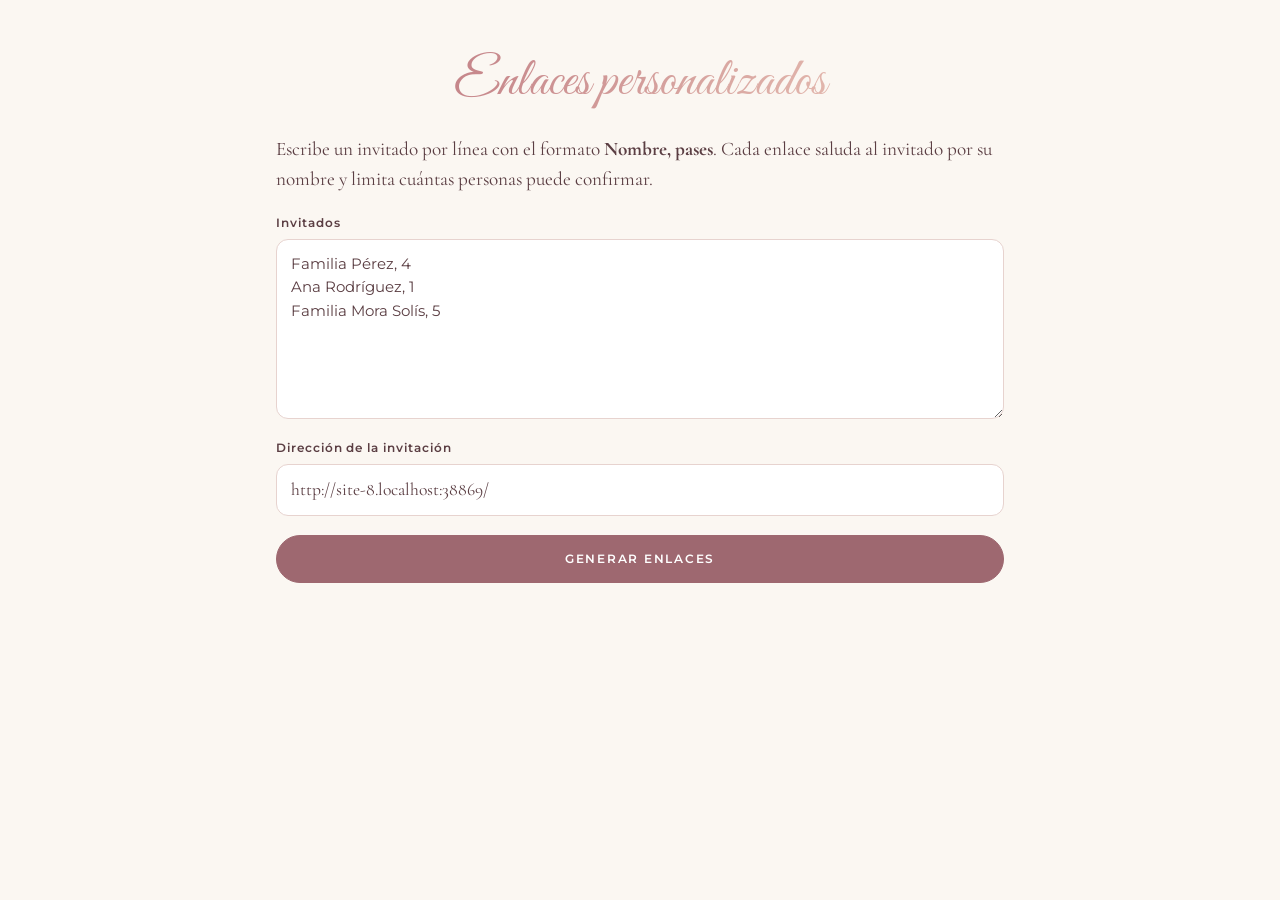
==== generador.html @ 4e1f8e79 "Invitación interactiva de XV años con confirmación de asistencia Co-Authored-By: Claude Opus 5.5 <no" ====
<!doctype html>
<html lang="es" data-theme="romantico">
<head>
  <meta charset="utf-8">
  <meta name="viewport" content="width=device-width, initial-scale=1">
  <meta name="robots" content="noindex">
  <title>Generador de enlaces</title>
  <link href="https://fonts.googleapis.com/css2?family=Cormorant+Garamond:wght@400;600&family=Great+Vibes&family=Montserrat:wght@400;500;600&display=swap" rel="stylesheet">
  <link rel="stylesheet" href="css/styles.css">
  <script src="js/config.js"></script>
  <style>
    body { text-align: left; }
    .gen { max-width: 760px; margin: 0 auto; padding: 3rem 16px; display: flex; flex-direction: column; gap: 1.2rem; }
    .gen h1 { text-align: center; }
    .gen textarea { min-height: 180px; font-family: "Montserrat", sans-serif; font-size: .95rem; }
    .gen .campo input, .gen .campo textarea { background: var(--surface); }
    .fila { background: var(--surface); border: 1px solid var(--linea); border-radius: 16px; padding: 1rem; display: flex; flex-direction: column; gap: .6rem; }
    .fila code { font-size: .8rem; word-break: break-all; color: var(--muted); }
    .acciones { display: flex; gap: .5rem; flex-wrap: wrap; }
    .acciones .boton { min-height: 40px; padding: .5rem 1rem; font-size: .7rem; }
  </style>
</head>
<body>
  <div class="gen">
    <h1 class="titulo-script metal">Enlaces personalizados</h1>
    <p>Escribe un invitado por línea con el formato <strong>Nombre, pases</strong>. Cada enlace saluda al invitado por su nombre y limita cuántas personas puede confirmar.</p>
    <div class="campo">
      <label for="lista">Invitados</label>
      <textarea id="lista">Familia Pérez, 4
Ana Rodríguez, 1
Familia Mora Solís, 5</textarea>
    </div>
    <div class="campo">
      <label for="base">Dirección de la invitación</label>
      <input id="base" type="url">
    </div>
    <button class="boton" id="generar" type="button">Generar enlaces</button>
    <div id="salida" style="display:flex;flex-direction:column;gap:.8rem"></div>
  </div>
  <script>
    (function () {
      var base = document.getElementById("base");
      base.value = location.href.replace(/generador\.html.*$/, "");
      document.getElementById("generar").addEventListener("click", function () {
        var salida = document.getElementById("salida");
        salida.innerHTML = "";
        document.getElementById("lista").value.split("\n").forEach(function (linea) {
          var partes = linea.split(",");
          var nombre = partes[0].trim();
          if (!nombre) return;
          var pases = parseInt(partes[1], 10) || 1;
          var url = base.value.trim() + "?invitado=" + encodeURIComponent(nombre) + "&pases=" + pases;
          var texto = "¡Hola " + nombre + "! Con mucho cariño te invito a celebrar mis XV años. Abre tu invitación aquí: " + url;
          var fila = document.createElement("div");
          fila.className = "fila";
          fila.innerHTML = "<strong></strong><code></code><div class='acciones'>" +
            "<button class='boton boton--borde' type='button'>Copiar enlace</button>" +
            "<a class='boton' target='_blank' rel='noopener'>Enviar por WhatsApp</a></div>";
          fila.querySelector("strong").textContent = nombre + " · " + pases + (pases === 1 ? " pase" : " pases");
          fila.querySelector("code").textContent = url;
          fila.querySelector("a").href = "https://wa.me/?text=" + encodeURIComponent(texto);
          var copiar = fila.querySelector("button");
          copiar.addEventListener("click", function () {
            navigator.clipboard.writeText(url).then(function () { copiar.textContent = "¡Copiado!"; });
          });
          salida.appendChild(fila);
        });
      });
    })();
  </script>
</body>
</html>
---- css/styles.css ----
/* ============================================================
   PALETAS (cambia en js/config.js -> tema)
   ============================================================ */
:root,
[data-theme="romantico"] {
  /* Rosa palo · Marfil · Oro rosa · Eucalipto */
  --bg: #FBF7F2;
  --surface: #FFFFFF;
  --suave: #F6EAE7;
  --text: #5B3E43;
  --muted: #8E7478;
  --primary: #C9979B;
  --accent: #7F9C8A;
  --btn: #9E6870;
  --on-btn: #FFFFFF;
  --metal-1: #B76E79;
  --metal-2: #E9C2B5;
  --metal-3: #C48A7E;
  --linea: #E7D3CF;
}
[data-theme="gala"] {
  /* Azul marino · Lavanda · Dorado · Blanco */
  --bg: #0E1730;
  --surface: #16224A;
  --suave: #131E40;
  --text: #F4F2FA;
  --muted: #B9B6D3;
  --primary: #B8A6E3;
  --accent: #CDB8F0;
  --btn: #D4AF37;
  --on-btn: #0E1730;
  --metal-1: #B8892F;
  --metal-2: #F3D98B;
  --metal-3: #D4AF37;
  --linea: #2C3A6B;
}
[data-theme="encantado"] {
  /* Salvia · Blush · Champán · Beige */
  --bg: #F4EEE6;
  --surface: #FFFDF9;
  --suave: #E9EDE3;
  --text: #46503F;
  --muted: #7D8578;
  --primary: #E8B7B5;
  --accent: #8FA587;
  --btn: #66805E;
  --on-btn: #FFFFFF;
  --metal-1: #A88B5A;
  --metal-2: #F1E2C3;
  --metal-3: #CDB485;
  --linea: #DDD5C6;
}
[data-theme="tropical"] {
  /* Coral · Durazno · Menta · Blanco cálido */
  --bg: #FFF8F1;
  --surface: #FFFFFF;
  --suave: #FFE9DC;
  --text: #5A3A33;
  --muted: #8C6C64;
  --primary: #FFB79A;
  --accent: #5DBB9F;
  --btn: #D24E3D;
  --on-btn: #FFFFFF;
  --metal-1: #E2563F;
  --metal-2: #FFB79A;
  --metal-3: #F17A62;
  --linea: #F6D6C5;
}
[data-theme="minimal"] {
  /* Malva · Ciruela · Plata · Blanco nieve */
  --bg: #FBFAFC;
  --surface: #FFFFFF;
  --suave: #F1EAF0;
  --text: #4B2A45;
  --muted: #85707F;
  --primary: #C3A6C1;
  --accent: #A887A6;
  --btn: #6E3E68;
  --on-btn: #FFFFFF;
  --metal-1: #6E3E68;
  --metal-2: #C9B6C7;
  --metal-3: #9D8FA0;
  --linea: #E5DAE3;
}
[data-theme="verano"] {
  /* Azul cielo · Rosa bebé · Amarillo manteca · Plata mate */
  --bg: #FAFCFF;
  --surface: #FFFFFF;
  --suave: #EEF5FC;
  --text: #4E5873;
  --muted: #7F88A0;
  --primary: #F6C9D6;
  --accent: #9CC9EC;
  --btn: #4F86B8;
  --on-btn: #FFFFFF;
  --metal-1: #8E959E;
  --metal-2: #E6E8EB;
  --metal-3: #B4BAC2;
  --linea: #DCE6F2;
}

/* ============================================================
   BASE
   ============================================================ */
*, *::before, *::after { box-sizing: border-box; }
html { scroll-behavior: smooth; }
body {
  margin: 0;
  background: var(--bg);
  color: var(--text);
  font-family: "Cormorant Garamond", Georgia, serif;
  font-size: 1.2rem;
  line-height: 1.55;
  text-align: center;
  -webkit-font-smoothing: antialiased;
  overflow-x: hidden;
}
body.bloqueado { overflow: hidden; height: 100vh; }
img, svg { display: block; }
h1, h2, h3, p { margin: 0; }
[hidden] { display: none !important; }

.metal {
  background: linear-gradient(110deg, var(--metal-1) 0%, var(--metal-2) 45%, var(--metal-3) 70%, var(--metal-1) 100%);
  background-size: 200% auto;
  -webkit-background-clip: text;
  background-clip: text;
  color: transparent;
  animation: brillo 6s linear infinite;
}
@keyframes brillo { to { background-position: 200% center; } }

.etiqueta {
  font-family: "Montserrat", sans-serif;
  font-size: .72rem;
  font-weight: 500;
  letter-spacing: .32em;
  text-transform: uppercase;
  color: var(--muted);
}
.titulo-script {
  font-family: "Great Vibes", cursive;
  font-weight: 400;
  font-size: clamp(2.4rem, 8vw, 3.4rem);
  line-height: 1.25;
  padding: 0 .1em;
}

.rama { color: var(--accent); width: 220px; height: 70px; margin: 0 auto; }
.rama--peq { width: 150px; height: 48px; margin-bottom: 1.5rem; }

/* ============================================================
   SOBRE DE APERTURA
   ============================================================ */
.intro {
  position: fixed; inset: 0; z-index: 50;
  display: flex; flex-direction: column; align-items: center; justify-content: center;
  gap: 1.6rem; padding: 16px;
  background: radial-gradient(circle at 50% 40%, var(--surface), var(--suave));
  transition: opacity .8s ease, visibility .8s;
}
.intro.oculto { opacity: 0; visibility: hidden; }
.intro__para { font-style: italic; font-size: 1.3rem; }
.intro__ayuda {
  font-family: "Montserrat", sans-serif; font-size: .8rem; letter-spacing: .12em;
  color: var(--muted); animation: latido 2s ease-in-out infinite;
}
@keyframes latido { 50% { opacity: .45; } }

.sobre {
  --w: min(330px, 86vw);
  position: relative; width: var(--w); height: calc(var(--w) * .66);
  border: 0; padding: 0; background: none; cursor: pointer;
  perspective: 900px;
  filter: drop-shadow(0 18px 30px rgba(0,0,0,.12));
  transition: transform .3s ease;
}
.sobre:hover { transform: translateY(-4px); }
.sobre:focus-visible { outline: 2px solid var(--btn); outline-offset: 8px; }
.sobre > span { position: absolute; inset: 0; display: block; }
.sobre__fondo { background: var(--primary); border-radius: 6px; filter: brightness(.88); }
.sobre__carta {
  inset: 6% 5% 4% !important;
  background: var(--surface); border-radius: 4px;
  display: flex !important; flex-direction: column; align-items: center; justify-content: center;
  box-shadow: 0 0 0 1px var(--linea) inset;
  transition: transform .9s cubic-bezier(.3,.7,.3,1) .45s;
  z-index: 1;
}
.carta__xv { font-family: "Montserrat", sans-serif; letter-spacing: .4em; font-size: .7rem; color: var(--muted); }
.carta__nombre { font-family: "Great Vibes", cursive; font-size: 2.2rem; color: var(--btn); }
.sobre__frente {
  background: var(--primary); border-radius: 0 0 6px 6px; z-index: 2;
  clip-path: polygon(0 0, 50% 52%, 100% 0, 100% 100%, 0 100%);
}
.sobre__solapa {
  background: var(--primary); filter: brightness(1.06); z-index: 3;
  clip-path: polygon(0 0, 100% 0, 50% 58%);
  transform-origin: top center;
  transition: transform .6s ease, z-index 0s .3s;
}
.sobre__sello {
  inset: auto !important; left: 50% !important; top: 58% !important;
  width: 62px; height: 62px; margin: -31px 0 0 -31px; border-radius: 50%; z-index: 4;
  display: grid !important; place-items: center;
  font-family: "Great Vibes", cursive; font-size: 1.7rem; color: #fff;
  background: radial-gradient(circle at 35% 30%, var(--metal-2), var(--metal-1) 70%);
  box-shadow: 0 3px 8px rgba(0,0,0,.25), inset 0 0 0 3px rgba(255,255,255,.25);
  transition: opacity .3s ease, transform .3s ease;
}
.sobre.abierto .sobre__sello { opacity: 0; transform: scale(.6); }
.sobre.abierto .sobre__solapa { transform: rotateX(180deg); z-index: 0; }
.sobre.abierto .sobre__carta { transform: translateY(-55%); }

/* ============================================================
   PÉTALOS
   ============================================================ */
.petalos { position: fixed; inset: 0; pointer-events: none; z-index: 40; overflow: hidden; }
.petalo {
  position: absolute; top: -20px; width: 12px; height: 12px;
  background: var(--primary); opacity: .55;
  border-radius: 150% 0 150% 0;
  animation: caer linear infinite;
}
@keyframes caer {
  0%   { transform: translate(0, -20px) rotate(0deg); }
  50%  { transform: translate(40px, 50vh) rotate(180deg); }
  100% { transform: translate(-20px, 105vh) rotate(360deg); }
}

/* ============================================================
   SECCIONES
   ============================================================ */
main { max-width: 760px; margin: 0 auto; }
.seccion { padding: 4.5rem 16px; display: flex; flex-direction: column; align-items: center; gap: 1rem; }
.seccion--suave { background: var(--suave); border-radius: 28px; margin: 0 12px; }

.portada {
  min-height: 100vh; min-height: 100svh; padding: 3rem 16px 5rem;
  display: flex; flex-direction: column; align-items: center; justify-content: center; gap: .8rem;
  position: relative;
}
.rama--sup { transform: rotate(180deg); margin-bottom: 1rem; }
.rama--inf { margin-top: 1.2rem; }
.nombre {
  font-family: "Great Vibes", cursive; font-weight: 400;
  font-size: clamp(4rem, 19vw, 7.5rem); line-height: 1.15; padding: 0 .15em;
}
.portada__fecha { font-size: 1.35rem; font-style: italic; }
.portada__saludo { max-width: 30ch; color: var(--muted); }
.bajar {
  position: absolute; bottom: 1.8rem; left: 50%; width: 26px; height: 42px; margin-left: -13px;
  border: 1.5px solid var(--muted); border-radius: 14px;
}
.bajar span {
  position: absolute; left: 50%; top: 8px; width: 4px; height: 8px; margin-left: -2px;
  border-radius: 2px; background: var(--muted); animation: rueda 1.8s ease-in-out infinite;
}
@keyframes rueda { 60% { transform: translateY(12px); opacity: 0; } 100% { opacity: 0; } }

/* Cuenta regresiva */
.cuenta { display: grid; grid-template-columns: repeat(4, 1fr); gap: .6rem; width: 100%; max-width: 440px; margin-bottom: 1rem; }
.cuenta div {
  background: var(--surface); border: 1px solid var(--linea); border-radius: 16px;
  padding: .9rem 0 .7rem; display: flex; flex-direction: column;
}
.cuenta strong { font-size: clamp(1.8rem, 7vw, 2.4rem); font-weight: 500; line-height: 1; font-variant-numeric: tabular-nums lining-nums; }
.cuenta span { font-family: "Montserrat", sans-serif; font-size: .62rem; letter-spacing: .2em; text-transform: uppercase; color: var(--muted); margin-top: .35rem; }
.cuenta__fin { font-style: italic; font-size: 1.4rem; }

/* Frase y familia */
.frase { margin: 0; max-width: 34ch; font-size: 1.45rem; font-style: italic; line-height: 1.5; }
.familia { display: grid; grid-template-columns: 1fr 1fr; gap: 1.5rem; margin-top: 2rem; width: 100%; }
.lista-nombres { list-style: none; padding: 0; margin: .3rem 0 0; }

/* Tarjetas de evento */
.tarjetas { display: grid; gap: 1.2rem; width: 100%; margin-top: 1rem; }
.tarjeta {
  background: var(--surface); border: 1px solid var(--linea); border-radius: 22px;
  padding: 2rem 1.2rem; display: flex; flex-direction: column; align-items: center; gap: .4rem;
}
.tarjeta svg { width: 38px; height: 38px; color: var(--accent); margin-bottom: .4rem; }
.tarjeta h3 { font-family: "Montserrat", sans-serif; font-size: .8rem; font-weight: 600; letter-spacing: .25em; text-transform: uppercase; }
.tarjeta__hora { font-size: 1.9rem; font-weight: 500; }
.tarjeta__lugar { font-weight: 600; }
.tarjeta__dir { color: var(--muted); font-size: 1.05rem; margin-bottom: .8rem; }

/* Vestimenta y regalos */
.dos-col { display: grid; gap: 3rem; width: 100%; }
.dos-col p:not(.etiqueta) { max-width: 32ch; margin: 0 auto; }
.muestras { display: flex; justify-content: center; gap: .5rem; margin-top: 1rem; }
.muestras span { width: 26px; height: 26px; border-radius: 50%; border: 2px solid var(--surface); box-shadow: 0 0 0 1px var(--linea); }
.muestras span:nth-child(1) { background: var(--primary); }
.muestras span:nth-child(2) { background: var(--accent); }
.muestras span:nth-child(3) { background: linear-gradient(135deg, var(--metal-1), var(--metal-2)); }

/* Botones */
.boton {
  display: inline-flex; align-items: center; justify-content: center; gap: .5rem;
  min-height: 48px; padding: .8rem 1.8rem; border-radius: 999px;
  border: 1.5px solid var(--btn); background: var(--btn); color: var(--on-btn);
  font-family: "Montserrat", sans-serif; font-size: .78rem; font-weight: 600; letter-spacing: .14em; text-transform: uppercase;
  text-decoration: none; cursor: pointer; transition: transform .2s ease, opacity .2s ease;
}
.boton:hover { transform: translateY(-2px); }
.boton:disabled { opacity: .6; cursor: wait; transform: none; }
.boton--borde { background: transparent; color: var(--btn); }
[data-theme="gala"] .boton--borde { color: var(--metal-2); border-color: var(--metal-2); }
.enlace { background: none; border: 0; padding: 0; color: var(--btn); text-decoration: underline; font: inherit; cursor: pointer; }

/* ============================================================
   FORMULARIO
   ============================================================ */
.pases { color: var(--muted); }
.aviso {
  background: var(--suave); border-radius: 14px; padding: .9rem 1.2rem; font-size: 1.05rem; max-width: 460px;
}
.formulario, .exito {
  width: 100%; max-width: 480px; margin-top: 1rem; text-align: left;
  background: var(--surface); border: 1px solid var(--linea); border-radius: 24px; padding: 1.6rem 1.2rem;
  display: flex; flex-direction: column; gap: 1.1rem;
}
.exito { text-align: center; align-items: center; }
.opciones { border: 0; padding: 0; margin: 0; display: grid; grid-template-columns: 1fr 1fr; gap: .6rem; }
.opciones legend, .campo label {
  font-family: "Montserrat", sans-serif; font-size: .74rem; font-weight: 600; letter-spacing: .08em;
  margin-bottom: .45rem; padding: 0; color: var(--text);
}
.campo label small { font-weight: 400; color: var(--muted); letter-spacing: 0; }
.opcion { position: relative; }
.opcion input { position: absolute; opacity: 0; }
.opcion span {
  display: flex; align-items: center; justify-content: center; text-align: center; min-height: 52px; padding: .5rem;
  border: 1.5px solid var(--linea); border-radius: 14px; cursor: pointer; font-size: 1.1rem; line-height: 1.2;
  transition: border-color .2s, background .2s;
}
.opcion input:checked + span { border-color: var(--btn); background: var(--suave); font-weight: 600; }
.opcion input:focus-visible + span { outline: 2px solid var(--btn); outline-offset: 2px; }
.campo { display: flex; flex-direction: column; }
.campo input, .campo select, .campo textarea {
  width: 100%; min-height: 48px; padding: .7rem .9rem;
  border: 1.5px solid var(--linea); border-radius: 12px;
  background: var(--bg); color: var(--text);
  font: inherit; font-size: 1.1rem;
}
.campo textarea { resize: vertical; }
.campo input:focus, .campo select:focus, .campo textarea:focus { outline: none; border-color: var(--btn); }
.campo input[aria-invalid="true"] { border-color: #C0392B; }
#nombres { display: flex; flex-direction: column; gap: .8rem; }
.nombre-item { animation: entrar .35s ease both; }
@keyframes entrar { from { opacity: 0; transform: translateY(-6px); } }
.error { color: #B03A2E; font-size: 1rem; }
[data-theme="gala"] .error { color: #FFB4A8; }
.formulario .boton { align-self: stretch; }
.trampa { position: absolute; left: -9999px; width: 1px; height: 1px; overflow: hidden; }
.nota { font-size: .95rem; color: var(--muted); }
.nota code { font-size: .85em; }

/* ============================================================
   PIE, MÚSICA, ANIMACIONES
   ============================================================ */
.pie { padding: 4rem 16px 5rem; display: flex; flex-direction: column; align-items: center; gap: .3rem; }

.musica {
  position: fixed; right: 16px; bottom: 16px; z-index: 30;
  width: 48px; height: 48px; border-radius: 50%; border: 0; cursor: pointer;
  background: var(--btn); display: flex; align-items: center; justify-content: center; gap: 3px;
  box-shadow: 0 6px 16px rgba(0,0,0,.18);
}
.musica span { width: 3px; height: 16px; background: var(--on-btn); border-radius: 2px; animation: barra .9s ease-in-out infinite; }
.musica span:nth-child(2) { animation-delay: .2s; }
.musica span:nth-child(3) { animation-delay: .4s; }
.musica.pausada span { animation: none; height: 6px; }
@keyframes barra { 50% { transform: scaleY(.35); } }

.revelar { opacity: 0; transform: translateY(18px); transition: opacity .9s ease, transform .9s ease; }
.revelar.visible { opacity: 1; transform: none; }

@media (min-width: 640px) {
  .tarjetas, .dos-col { grid-template-columns: 1fr 1fr; }
  .formulario, .exito { padding: 2.2rem 2rem; }
}
@media (max-width: 380px) {
  .familia { grid-template-columns: 1fr; }
}
@media (prefers-reduced-motion: reduce) {
  *, *::before, *::after { animation: none !important; transition: none !important; }
  .revelar { opacity: 1; transform: none; }
  html { scroll-behavior: auto; }
}
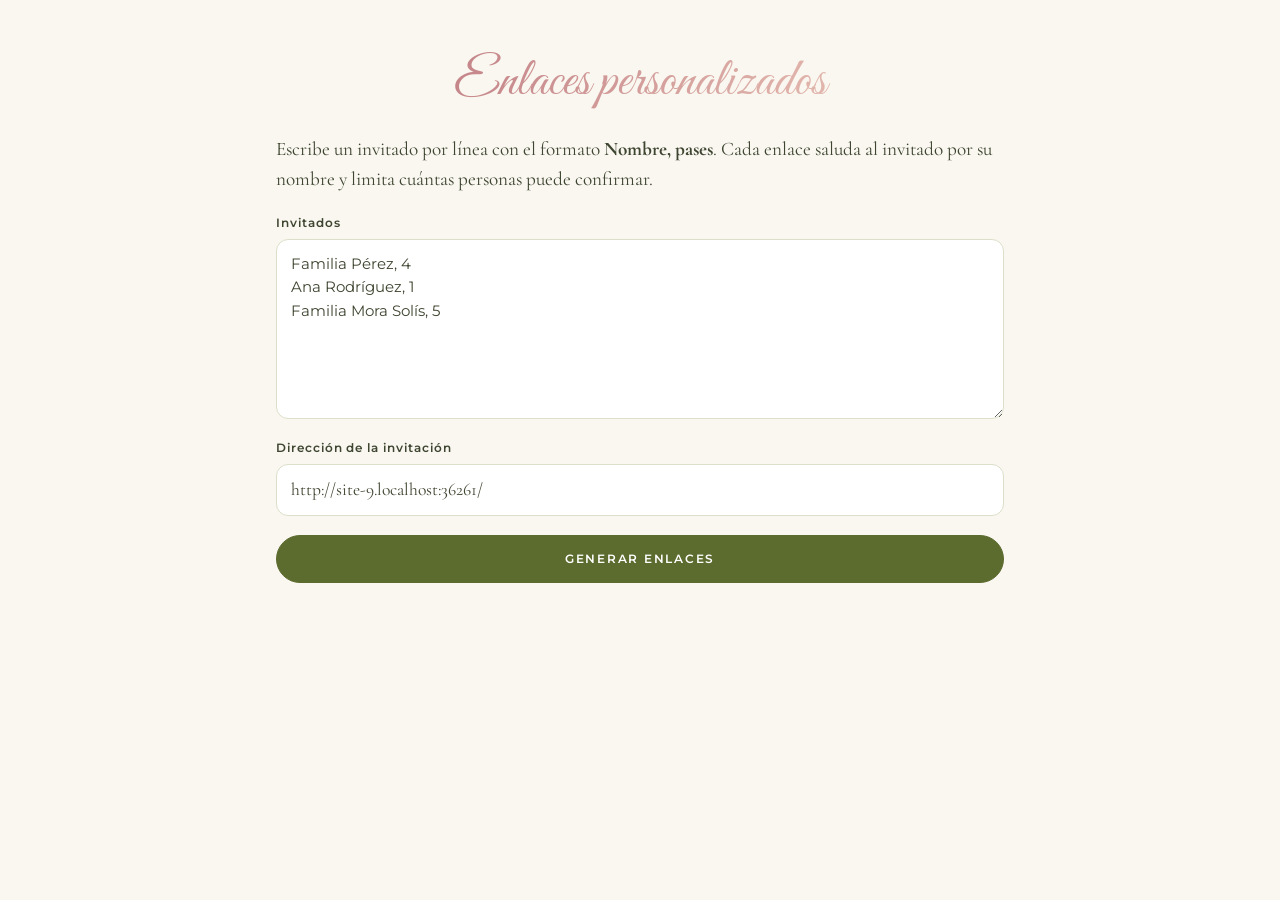
==== commit d803c717: "Paleta verde olivo predeterminada y variante rural Co-Authored-By: Claude Opus 5.5 <noreply@anthropi" ====
--- a/generador.html
+++ b/generador.html
@@ -1,5 +1,5 @@
 <!doctype html>
-<html lang="es" data-theme="romantico">
+<html lang="es" data-theme="olivo">
 <head>
   <meta charset="utf-8">
   <meta name="viewport" content="width=device-width, initial-scale=1">
--- a/css/styles.css
+++ b/css/styles.css
@@ -1,7 +1,53 @@
 /* ============================================================
    PALETAS (cambia en js/config.js -> tema)
    ============================================================ */
-:root,
+:root {
+  --sobre: var(--primary);
+  --petalo: var(--primary);
+  --f-label: "Montserrat", sans-serif;
+}
+[data-theme="olivo"] {
+  /* Verde olivo predominante · detalles rosados en oro rosa */
+  --bg: #F9F7F0;
+  --surface: #FFFFFF;
+  --suave: #EDEFE1;
+  --text: #3E4530;
+  --muted: #747C5C;
+  --primary: #E3B5B3;
+  --accent: #6B7A3A;
+  --aceituna: #4A5427;
+  --btn: #5C6B2E;
+  --on-btn: #FFFFFF;
+  --metal-1: #B76E79;
+  --metal-2: #E9C2B5;
+  --metal-3: #C48A7E;
+  --linea: #DCDFC9;
+  --sobre: #7D8B4A;
+  --petalo: #E3B5B3;
+}
+[data-theme="rural"] {
+  /* Campestre: verde olivo, lino, kraft y flores silvestres rosadas */
+  --bg: #F1EADB;
+  --surface: #FBF7EE;
+  --suave: #E7DEC9;
+  --text: #3A3C27;
+  --muted: #6D6A4E;
+  --primary: #D9A3A0;
+  --accent: #5E6B34;
+  --aceituna: #3F4720;
+  --flor: #E2A9A8;
+  --flor-centro: #E9C46A;
+  --btn: #5E6B34;
+  --on-btn: #FFFFFF;
+  --metal-1: #4F5A2A;
+  --metal-2: #9AA35A;
+  --metal-3: #6E7A3A;
+  --linea: #CFC3A6;
+  --sobre: #C4A57C;
+  --petalo: #D9A3A0;
+  --f-label: "Amatic SC", "Montserrat", sans-serif;
+}
+
 [data-theme="romantico"] {
   /* Rosa palo · Marfil · Oro rosa · Eucalipto */
   --bg: #FBF7F2;
@@ -131,7 +177,7 @@
 @keyframes brillo { to { background-position: 200% center; } }
 
 .etiqueta {
-  font-family: "Montserrat", sans-serif;
+  font-family: var(--f-label);
   font-size: .72rem;
   font-weight: 500;
   letter-spacing: .32em;
@@ -178,7 +224,7 @@
 .sobre:hover { transform: translateY(-4px); }
 .sobre:focus-visible { outline: 2px solid var(--btn); outline-offset: 8px; }
 .sobre > span { position: absolute; inset: 0; display: block; }
-.sobre__fondo { background: var(--primary); border-radius: 6px; filter: brightness(.88); }
+.sobre__fondo { background: var(--sobre); border-radius: 6px; filter: brightness(.88); }
 .sobre__carta {
   inset: 6% 5% 4% !important;
   background: var(--surface); border-radius: 4px;
@@ -187,14 +233,14 @@
   transition: transform .9s cubic-bezier(.3,.7,.3,1) .45s;
   z-index: 1;
 }
-.carta__xv { font-family: "Montserrat", sans-serif; letter-spacing: .4em; font-size: .7rem; color: var(--muted); }
+.carta__xv { font-family: var(--f-label); letter-spacing: .4em; font-size: .7rem; color: var(--muted); }
 .carta__nombre { font-family: "Great Vibes", cursive; font-size: 2.2rem; color: var(--btn); }
 .sobre__frente {
-  background: var(--primary); border-radius: 0 0 6px 6px; z-index: 2;
+  background: var(--sobre); border-radius: 0 0 6px 6px; z-index: 2;
   clip-path: polygon(0 0, 50% 52%, 100% 0, 100% 100%, 0 100%);
 }
 .sobre__solapa {
-  background: var(--primary); filter: brightness(1.06); z-index: 3;
+  background: var(--sobre); filter: brightness(1.06); z-index: 3;
   clip-path: polygon(0 0, 100% 0, 50% 58%);
   transform-origin: top center;
   transition: transform .6s ease, z-index 0s .3s;
@@ -218,7 +264,7 @@
 .petalos { position: fixed; inset: 0; pointer-events: none; z-index: 40; overflow: hidden; }
 .petalo {
   position: absolute; top: -20px; width: 12px; height: 12px;
-  background: var(--primary); opacity: .55;
+  background: var(--petalo); opacity: .55;
   border-radius: 150% 0 150% 0;
   animation: caer linear infinite;
 }
@@ -265,7 +311,7 @@
   padding: .9rem 0 .7rem; display: flex; flex-direction: column;
 }
 .cuenta strong { font-size: clamp(1.8rem, 7vw, 2.4rem); font-weight: 500; line-height: 1; font-variant-numeric: tabular-nums lining-nums; }
-.cuenta span { font-family: "Montserrat", sans-serif; font-size: .62rem; letter-spacing: .2em; text-transform: uppercase; color: var(--muted); margin-top: .35rem; }
+.cuenta span { font-family: var(--f-label); font-size: .62rem; letter-spacing: .2em; text-transform: uppercase; color: var(--muted); margin-top: .35rem; }
 .cuenta__fin { font-style: italic; font-size: 1.4rem; }
 
 /* Frase y familia */
@@ -280,7 +326,7 @@
   padding: 2rem 1.2rem; display: flex; flex-direction: column; align-items: center; gap: .4rem;
 }
 .tarjeta svg { width: 38px; height: 38px; color: var(--accent); margin-bottom: .4rem; }
-.tarjeta h3 { font-family: "Montserrat", sans-serif; font-size: .8rem; font-weight: 600; letter-spacing: .25em; text-transform: uppercase; }
+.tarjeta h3 { font-family: var(--f-label); font-size: .8rem; font-weight: 600; letter-spacing: .25em; text-transform: uppercase; }
 .tarjeta__hora { font-size: 1.9rem; font-weight: 500; }
 .tarjeta__lugar { font-weight: 600; }
 .tarjeta__dir { color: var(--muted); font-size: 1.05rem; margin-bottom: .8rem; }
@@ -299,7 +345,7 @@
   display: inline-flex; align-items: center; justify-content: center; gap: .5rem;
   min-height: 48px; padding: .8rem 1.8rem; border-radius: 999px;
   border: 1.5px solid var(--btn); background: var(--btn); color: var(--on-btn);
-  font-family: "Montserrat", sans-serif; font-size: .78rem; font-weight: 600; letter-spacing: .14em; text-transform: uppercase;
+  font-family: var(--f-label); font-size: .78rem; font-weight: 600; letter-spacing: .14em; text-transform: uppercase;
   text-decoration: none; cursor: pointer; transition: transform .2s ease, opacity .2s ease;
 }
 .boton:hover { transform: translateY(-2px); }
@@ -388,3 +434,45 @@
   .revelar { opacity: 1; transform: none; }
   html { scroll-behavior: auto; }
 }
+
+/* ============================================================
+   DETALLES DEL TEMA RURAL (campestre)
+   ============================================================ */
+[data-theme="rural"] body,
+[data-theme="rural"] .intro {
+  background-color: var(--bg);
+  background-image:
+    repeating-linear-gradient(0deg, rgba(110, 95, 60, .045) 0 1px, transparent 1px 4px),
+    repeating-linear-gradient(90deg, rgba(110, 95, 60, .04) 0 1px, transparent 1px 5px);
+}
+/* Costuras */
+[data-theme="rural"] .seccion--suave,
+[data-theme="rural"] .tarjeta,
+[data-theme="rural"] .formulario,
+[data-theme="rural"] .exito,
+[data-theme="rural"] .cuenta div {
+  outline: 1.5px dashed var(--linea);
+  outline-offset: -8px;
+}
+[data-theme="rural"] .seccion--suave { outline-color: #BFAE87; }
+[data-theme="rural"] .cuenta div { outline-offset: -5px; }
+/* Tipografía campestre */
+[data-theme="rural"] .etiqueta { font-size: 1.2rem; font-weight: 700; letter-spacing: .18em; }
+[data-theme="rural"] .boton { font-size: 1.2rem; font-weight: 700; letter-spacing: .1em; }
+[data-theme="rural"] .tarjeta h3 { font-size: 1.45rem; font-weight: 700; letter-spacing: .12em; }
+[data-theme="rural"] .cuenta span { font-size: 1rem; font-weight: 700; letter-spacing: .12em; }
+[data-theme="rural"] .carta__xv { font-size: 1.05rem; font-weight: 700; }
+[data-theme="rural"] .intro__ayuda { font-family: var(--f-label); font-size: 1.25rem; font-weight: 700; }
+/* Sobre kraft con cordel y sello de cera rosado */
+[data-theme="rural"] .sobre__fondo { filter: brightness(.86); }
+[data-theme="rural"] .sobre::after {
+  content: ""; position: absolute; left: -2%; right: -2%; top: 58%; height: 5px; margin-top: -2px; z-index: 3;
+  background: repeating-linear-gradient(115deg, #A88757 0 3px, #E2CDA4 3px 6px);
+  border-radius: 3px; box-shadow: 0 1px 2px rgba(0,0,0,.2);
+  transition: opacity .3s ease;
+}
+[data-theme="rural"] .sobre.abierto::after { opacity: 0; }
+[data-theme="rural"] .sobre__sello {
+  background: radial-gradient(circle at 35% 30%, #EBC0BC, #B9716C 72%);
+  border-radius: 46% 54% 50% 50% / 52% 48% 52% 48%;
+}
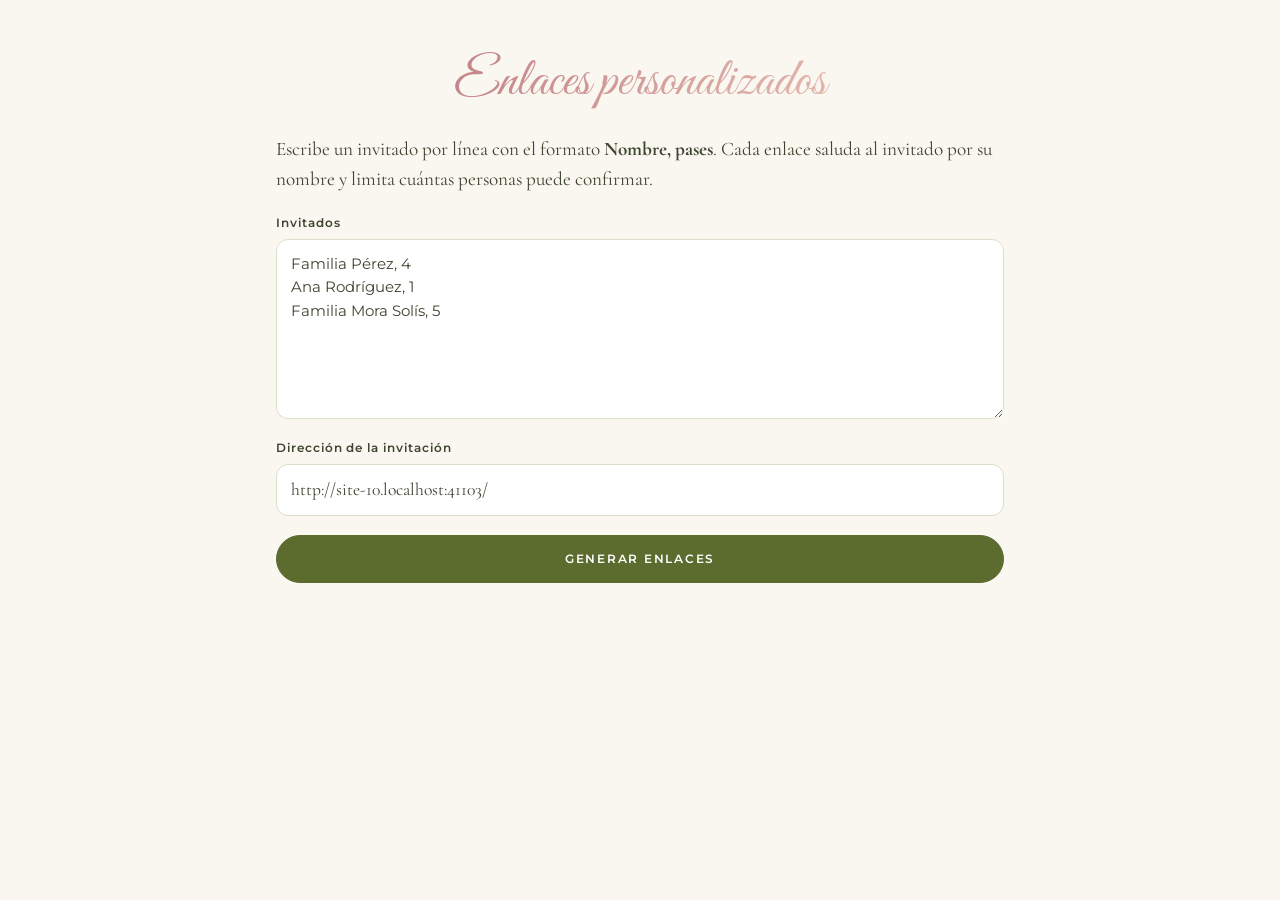
==== commit 9b463777: "Centrar sección de padres y versionar CSS/JS para evitar caché Co-Authored-By: Claude Opus 5.5 <nore" ====
--- a/generador.html
+++ b/generador.html
@@ -6,8 +6,8 @@
   <meta name="robots" content="noindex">
   <title>Generador de enlaces</title>
   <link href="https://fonts.googleapis.com/css2?family=Cormorant+Garamond:wght@400;600&family=Great+Vibes&family=Montserrat:wght@400;500;600&display=swap" rel="stylesheet">
-  <link rel="stylesheet" href="css/styles.css">
-  <script src="js/config.js"></script>
+  <link rel="stylesheet" href="css/styles.css?v=6">
+  <script src="js/config.js?v=6"></script>
   <style>
     body { text-align: left; }
     .gen { max-width: 760px; margin: 0 auto; padding: 3rem 16px; display: flex; flex-direction: column; gap: 1.2rem; }
--- a/css/styles.css
+++ b/css/styles.css
@@ -22,7 +22,9 @@
   --metal-2: #E9C2B5;
   --metal-3: #C48A7E;
   --linea: #DCDFC9;
-  --sobre: #7D8B4A;
+  --sobre: #A2AD72;
+  --sello-1: #F4E6B8;
+  --sello-2: #A9873C;
   --petalo: #E3B5B3;
 }
 [data-theme="rural"] {
@@ -250,7 +252,7 @@
   width: 62px; height: 62px; margin: -31px 0 0 -31px; border-radius: 50%; z-index: 4;
   display: grid !important; place-items: center;
   font-family: "Great Vibes", cursive; font-size: 1.7rem; color: #fff;
-  background: radial-gradient(circle at 35% 30%, var(--metal-2), var(--metal-1) 70%);
+  background: radial-gradient(circle at 35% 30%, var(--sello-1, var(--metal-2)), var(--sello-2, var(--metal-1)) 70%);
   box-shadow: 0 3px 8px rgba(0,0,0,.25), inset 0 0 0 3px rgba(255,255,255,.25);
   transition: opacity .3s ease, transform .3s ease;
 }
@@ -292,6 +294,11 @@
   font-family: "Great Vibes", cursive; font-weight: 400;
   font-size: clamp(4rem, 19vw, 7.5rem); line-height: 1.15; padding: 0 .15em;
 }
+.portada__completo {
+  font-family: var(--f-label); font-size: .78rem; font-weight: 500; letter-spacing: .22em; text-transform: uppercase;
+  color: var(--text); margin-top: -.6rem; max-width: 30ch;
+}
+[data-theme="rural"] .portada__completo { font-size: 1.3rem; font-weight: 700; letter-spacing: .12em; }
 .portada__fecha { font-size: 1.35rem; font-style: italic; }
 .portada__saludo { max-width: 30ch; color: var(--muted); }
 .bajar {
@@ -316,7 +323,7 @@
 
 /* Frase y familia */
 .frase { margin: 0; max-width: 34ch; font-size: 1.45rem; font-style: italic; line-height: 1.5; }
-.familia { display: grid; grid-template-columns: 1fr 1fr; gap: 1.5rem; margin-top: 2rem; width: 100%; }
+.familia { display: flex; flex-wrap: wrap; justify-content: center; gap: 1.5rem 3rem; margin-top: 2rem; width: 100%; }
 .lista-nombres { list-style: none; padding: 0; margin: .3rem 0 0; }
 
 /* Tarjetas de evento */
@@ -427,7 +434,7 @@
   .formulario, .exito { padding: 2.2rem 2rem; }
 }
 @media (max-width: 380px) {
-  .familia { grid-template-columns: 1fr; }
+  .familia { flex-direction: column; }
 }
 @media (prefers-reduced-motion: reduce) {
   *, *::before, *::after { animation: none !important; transition: none !important; }
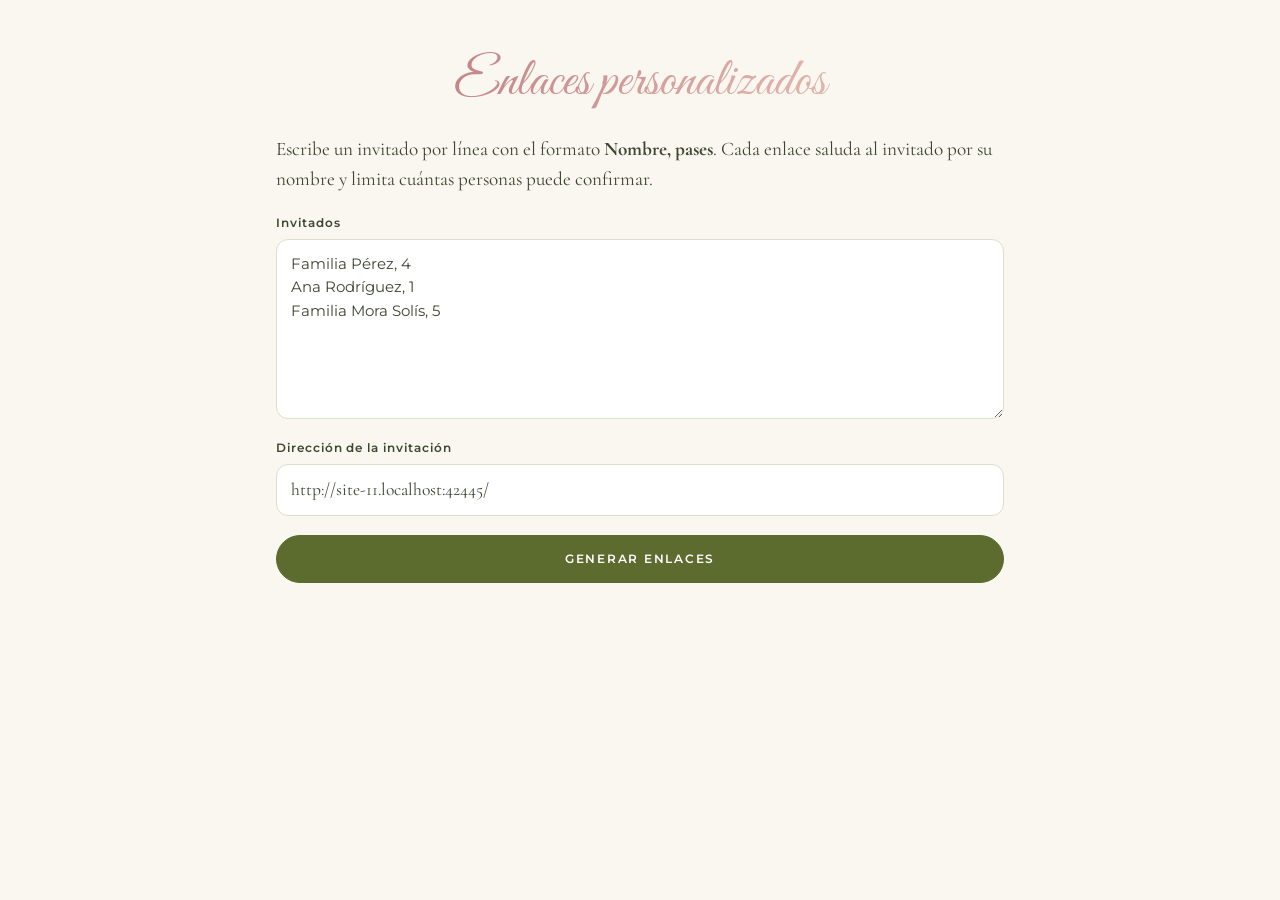
==== commit db05ce62: "Sobre en verde salvia claro (#C4D1B8) Co-Authored-By: Claude Opus 5.5 <noreply@anthropic.com>" ====
--- a/generador.html
+++ b/generador.html
@@ -6,8 +6,8 @@
   <meta name="robots" content="noindex">
   <title>Generador de enlaces</title>
   <link href="https://fonts.googleapis.com/css2?family=Cormorant+Garamond:wght@400;600&family=Great+Vibes&family=Montserrat:wght@400;500;600&display=swap" rel="stylesheet">
-  <link rel="stylesheet" href="css/styles.css?v=6">
-  <script src="js/config.js?v=6"></script>
+  <link rel="stylesheet" href="css/styles.css?v=7">
+  <script src="js/config.js?v=7"></script>
   <style>
     body { text-align: left; }
     .gen { max-width: 760px; margin: 0 auto; padding: 3rem 16px; display: flex; flex-direction: column; gap: 1.2rem; }
--- a/css/styles.css
+++ b/css/styles.css
@@ -22,7 +22,7 @@
   --metal-2: #E9C2B5;
   --metal-3: #C48A7E;
   --linea: #DCDFC9;
-  --sobre: #A2AD72;
+  --sobre: #C4D1B8;
   --sello-1: #F4E6B8;
   --sello-2: #A9873C;
   --petalo: #E3B5B3;
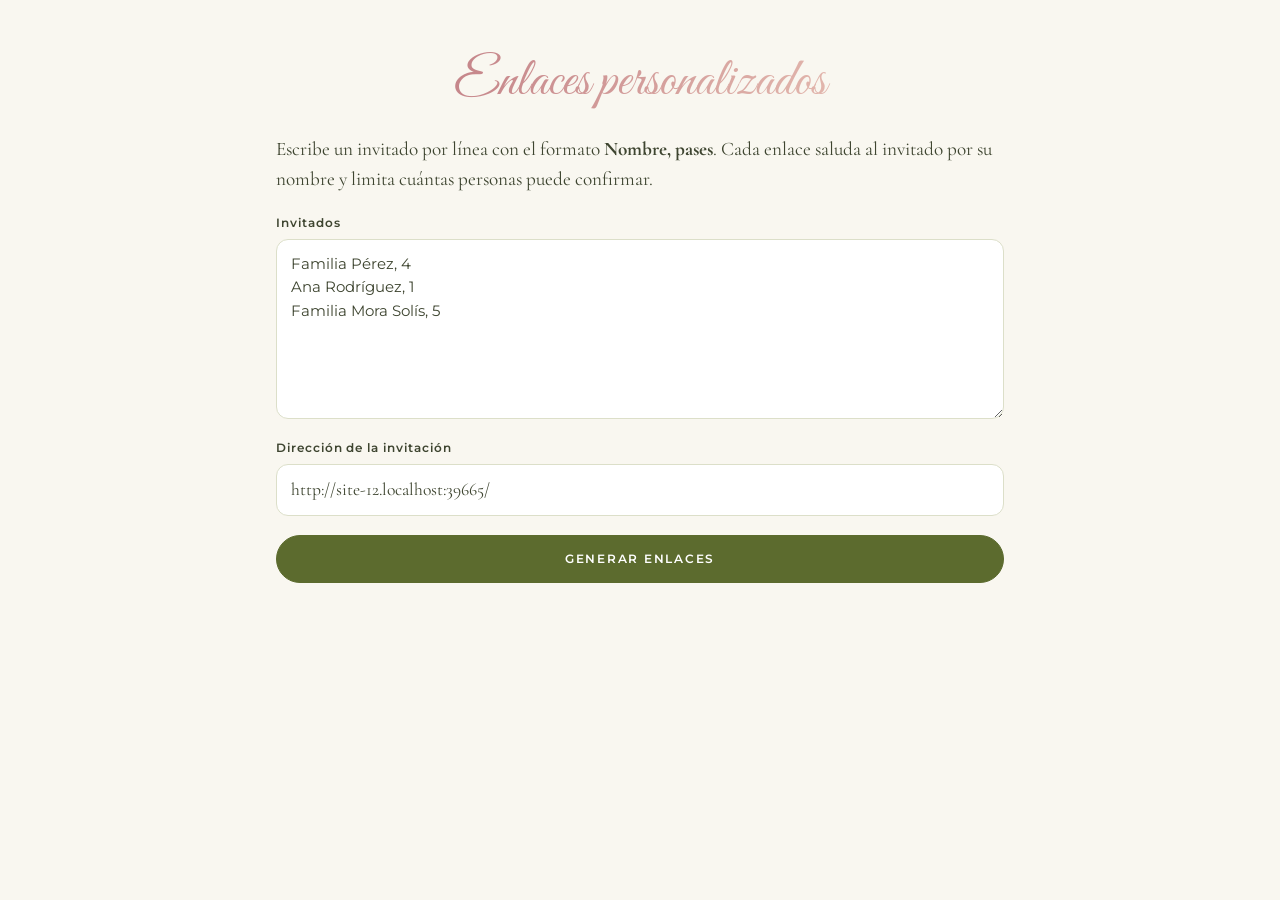
==== commit 439a440b: "Conectar formulario de confirmación con Google Sheets Co-Authored-By: Claude Opus 5.5 <noreply@anthr" ====
--- a/generador.html
+++ b/generador.html
@@ -6,8 +6,8 @@
   <meta name="robots" content="noindex">
   <title>Generador de enlaces</title>
   <link href="https://fonts.googleapis.com/css2?family=Cormorant+Garamond:wght@400;600&family=Great+Vibes&family=Montserrat:wght@400;500;600&display=swap" rel="stylesheet">
-  <link rel="stylesheet" href="css/styles.css?v=7">
-  <script src="js/config.js?v=7"></script>
+  <link rel="stylesheet" href="css/styles.css?v=8">
+  <script src="js/config.js?v=8"></script>
   <style>
     body { text-align: left; }
     .gen { max-width: 760px; margin: 0 auto; padding: 3rem 16px; display: flex; flex-direction: column; gap: 1.2rem; }
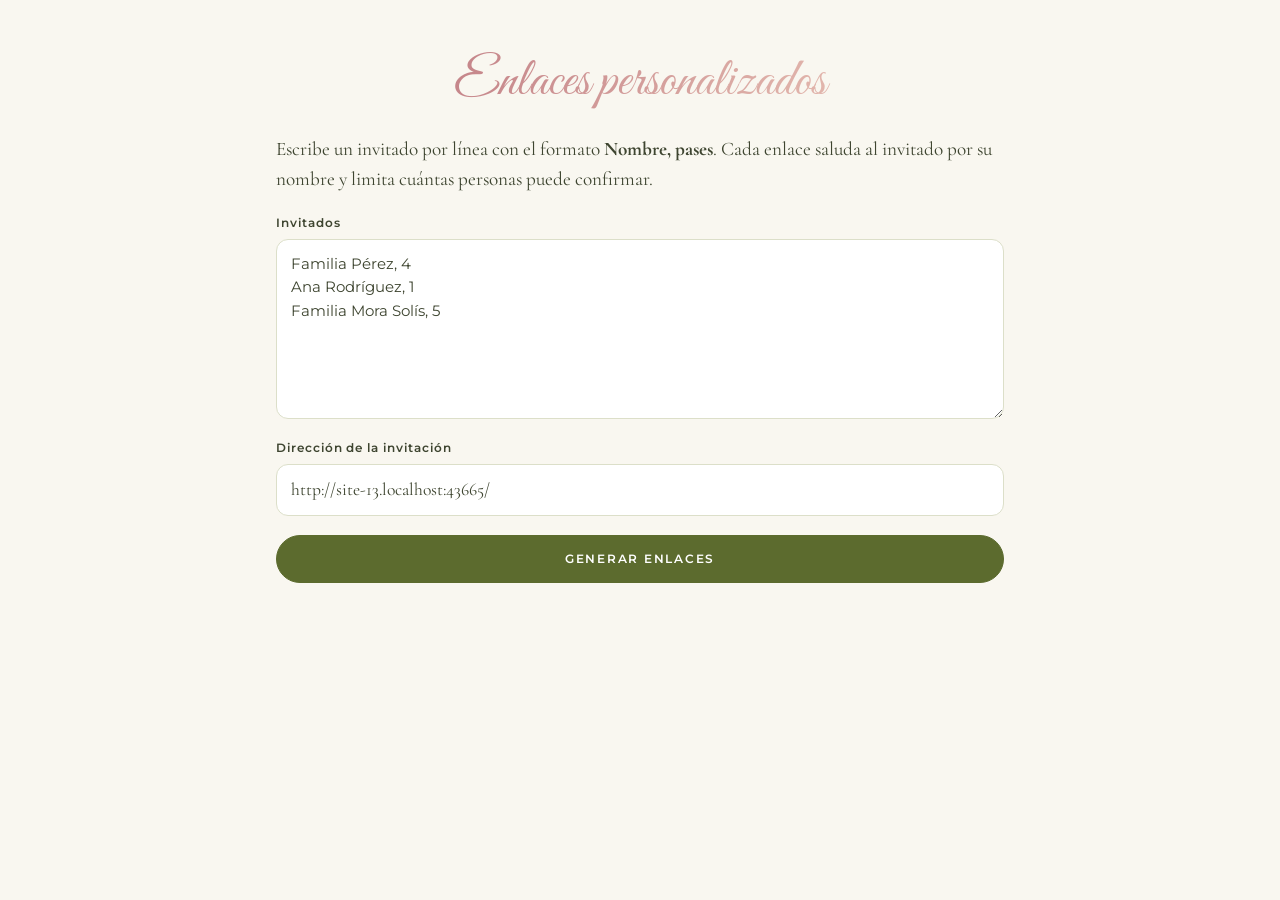
==== commit 85775b14: "Ramas colgantes con follaje, lucecitas doradas y luciérnagas Co-Authored-By: Claude Opus 5.5 <norepl" ====
--- a/generador.html
+++ b/generador.html
@@ -6,8 +6,8 @@
   <meta name="robots" content="noindex">
   <title>Generador de enlaces</title>
   <link href="https://fonts.googleapis.com/css2?family=Cormorant+Garamond:wght@400;600&family=Great+Vibes&family=Montserrat:wght@400;500;600&display=swap" rel="stylesheet">
-  <link rel="stylesheet" href="css/styles.css?v=8">
-  <script src="js/config.js?v=8"></script>
+  <link rel="stylesheet" href="css/styles.css?v=9">
+  <script src="js/config.js?v=9"></script>
   <style>
     body { text-align: left; }
     .gen { max-width: 760px; margin: 0 auto; padding: 3rem 16px; display: flex; flex-direction: column; gap: 1.2rem; }
--- a/css/styles.css
+++ b/css/styles.css
@@ -2,6 +2,10 @@
    PALETAS (cambia en js/config.js -> tema)
    ============================================================ */
 :root {
+  --vina-1: var(--accent);
+  --vina-2: var(--accent);
+  --vina-3: var(--accent);
+  --luz: var(--metal-2);
   --sobre: var(--primary);
   --petalo: var(--primary);
   --f-label: "Montserrat", sans-serif;
@@ -23,6 +27,10 @@
   --metal-3: #C48A7E;
   --linea: #DCDFC9;
   --sobre: #C4D1B8;
+  --vina-1: #5F6F30;
+  --vina-2: #8C9C55;
+  --vina-3: #B3C189;
+  --luz: #F0CF6E;
   --sello-1: #F4E6B8;
   --sello-2: #A9873C;
   --petalo: #E3B5B3;
@@ -46,6 +54,10 @@
   --metal-3: #6E7A3A;
   --linea: #CFC3A6;
   --sobre: #C4A57C;
+  --vina-1: #55622C;
+  --vina-2: #7F8E48;
+  --vina-3: #A9B67A;
+  --luz: #EFC762;
   --petalo: #D9A3A0;
   --f-label: "Amatic SC", "Montserrat", sans-serif;
 }
@@ -483,3 +495,46 @@
   background: radial-gradient(circle at 35% 30%, #EBC0BC, #B9716C 72%);
   border-radius: 46% 54% 50% 50% / 52% 48% 52% 48%;
 }
+
+/* ============================================================
+   RAMAS COLGANTES Y LUCIÉRNAGAS
+   ============================================================ */
+.enredadera {
+  position: absolute; left: 0; right: 0; top: 0; height: 62%;
+  pointer-events: none; overflow: hidden; z-index: 0;
+}
+.portada .enredadera { left: 50%; right: auto; width: 100vw; margin-left: -50vw; }
+.follaje { position: absolute; top: -6px; left: 0; z-index: 1; }
+@media (max-width: 600px) {
+  .portada .enredadera { height: 44%; }
+  .intro .enredadera { height: 48%; }
+}
+.intro > *:not(.enredadera):not(.luciernaga),
+.portada > *:not(.enredadera):not(.luciernaga):not(.bajar) { position: relative; z-index: 1; }
+.vina {
+  position: absolute; top: -4px; width: 44px; margin-left: -22px;
+  transform-origin: 50% 0;
+  animation: mecer 7s ease-in-out infinite alternate;
+}
+.vina svg { overflow: visible; }
+.vina .tallo { fill: none; stroke: var(--vina-1); stroke-width: 1.1; opacity: .8; }
+.enredadera .h1 { fill: var(--vina-1); }
+.enredadera .h2 { fill: var(--vina-2); }
+.enredadera .h3 { fill: var(--vina-3); }
+.vina .luz { fill: var(--luz); animation: titilar 3.2s ease-in-out infinite; }
+.vina .halo { opacity: .28; }
+@keyframes mecer { from { transform: rotate(-1.8deg); } to { transform: rotate(1.8deg); } }
+@keyframes titilar { 0%, 100% { opacity: 1; } 50% { opacity: .35; } }
+
+.luciernaga {
+  position: absolute; z-index: 0; width: 5px; height: 5px; border-radius: 50%;
+  background: var(--luz); box-shadow: 0 0 8px 3px color-mix(in srgb, var(--luz) 55%, transparent);
+  pointer-events: none;
+  animation: volar 10s ease-in-out infinite alternate, titilar 3s ease-in-out infinite;
+}
+@keyframes volar {
+  0%   { transform: translate(0, 0); }
+  33%  { transform: translate(18px, -22px); }
+  66%  { transform: translate(-14px, -8px); }
+  100% { transform: translate(10px, 16px); }
+}
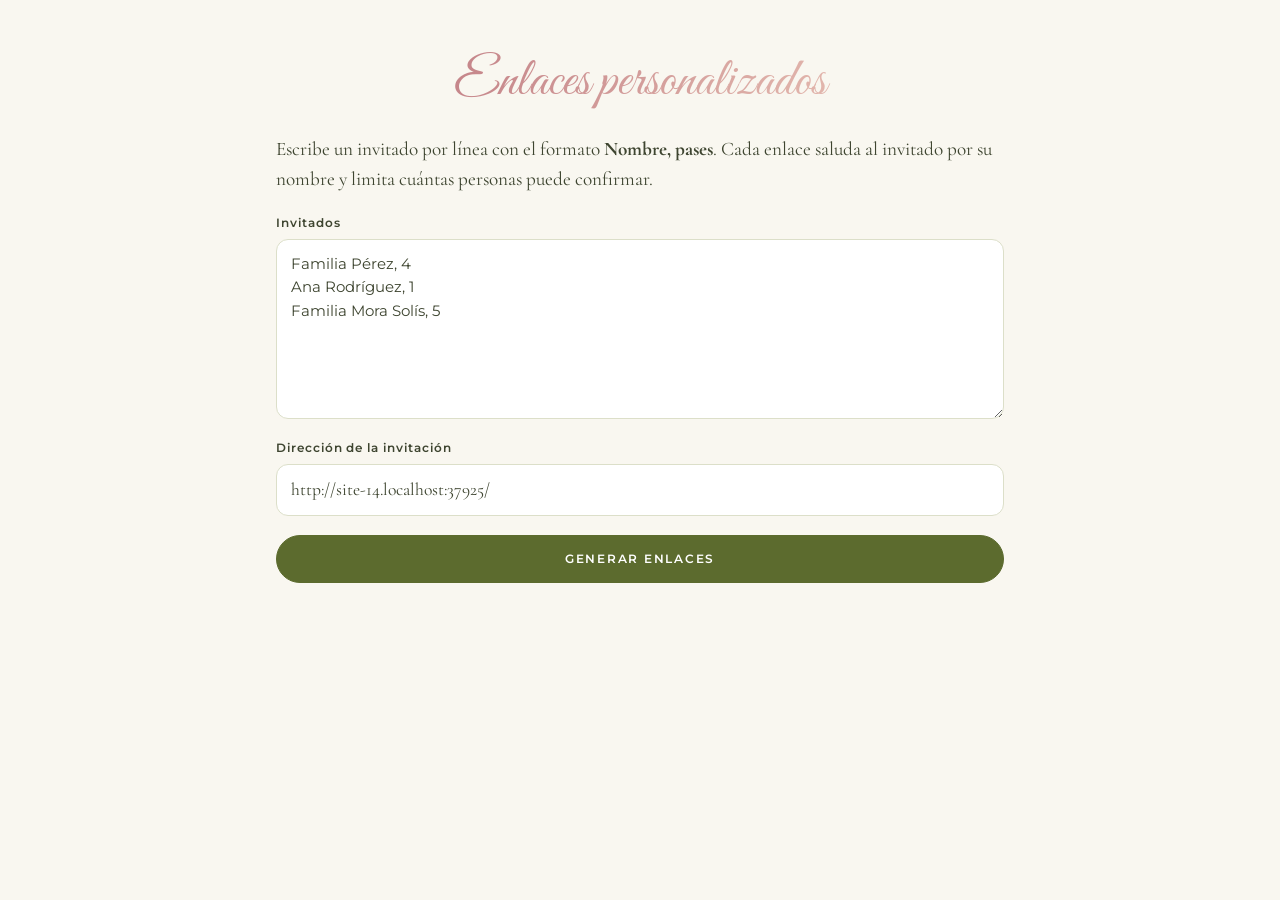
==== commit 25449ab0: "Hojas que caen con la misma forma y tonos de las ramas Co-Authored-By: Claude Opus 5.5 <noreply@anth" ====
--- a/generador.html
+++ b/generador.html
@@ -6,8 +6,8 @@
   <meta name="robots" content="noindex">
   <title>Generador de enlaces</title>
   <link href="https://fonts.googleapis.com/css2?family=Cormorant+Garamond:wght@400;600&family=Great+Vibes&family=Montserrat:wght@400;500;600&display=swap" rel="stylesheet">
-  <link rel="stylesheet" href="css/styles.css?v=9">
-  <script src="js/config.js?v=9"></script>
+  <link rel="stylesheet" href="css/styles.css?v=10">
+  <script src="js/config.js?v=10"></script>
   <style>
     body { text-align: left; }
     .gen { max-width: 760px; margin: 0 auto; padding: 3rem 16px; display: flex; flex-direction: column; gap: 1.2rem; }
--- a/css/styles.css
+++ b/css/styles.css
@@ -275,11 +275,13 @@
 /* ============================================================
    PÉTALOS
    ============================================================ */
+.petalo.h1 { background: var(--vina-1); }
+.petalo.h3 { background: var(--vina-3); }
 .petalos { position: fixed; inset: 0; pointer-events: none; z-index: 40; overflow: hidden; }
 .petalo {
   position: absolute; top: -20px; width: 12px; height: 12px;
-  background: var(--petalo); opacity: .55;
-  border-radius: 150% 0 150% 0;
+  background: var(--vina-2); opacity: .8;
+  border-radius: 50%;
   animation: caer linear infinite;
 }
 @keyframes caer {
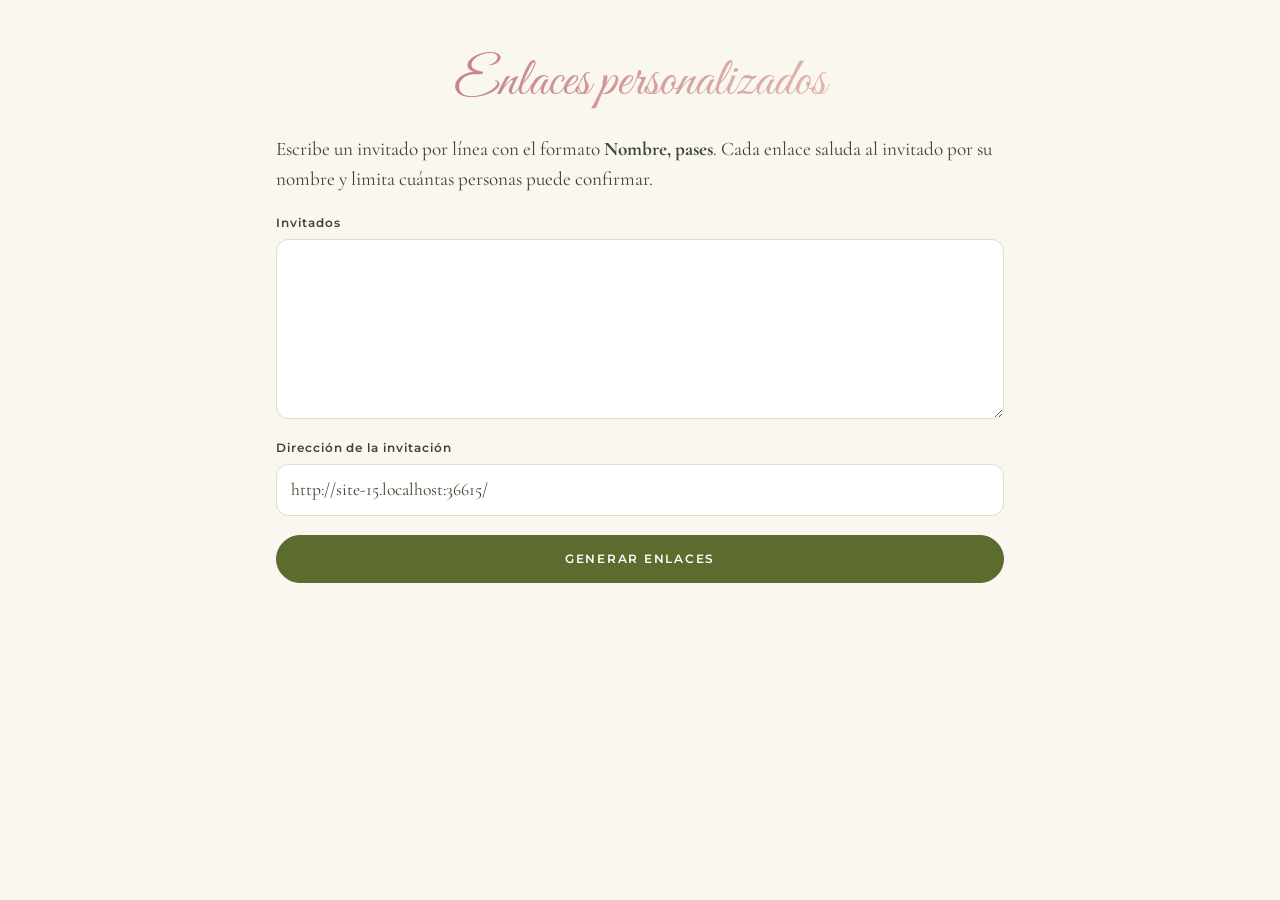
==== commit 94e7c1b5: "Limpieza de textarea" ====
--- a/generador.html
+++ b/generador.html
@@ -26,9 +26,7 @@
     <p>Escribe un invitado por línea con el formato <strong>Nombre, pases</strong>. Cada enlace saluda al invitado por su nombre y limita cuántas personas puede confirmar.</p>
     <div class="campo">
       <label for="lista">Invitados</label>
-      <textarea id="lista">Familia Pérez, 4
-Ana Rodríguez, 1
-Familia Mora Solís, 5</textarea>
+      <textarea id="lista"></textarea>
     </div>
     <div class="campo">
       <label for="base">Dirección de la invitación</label>
